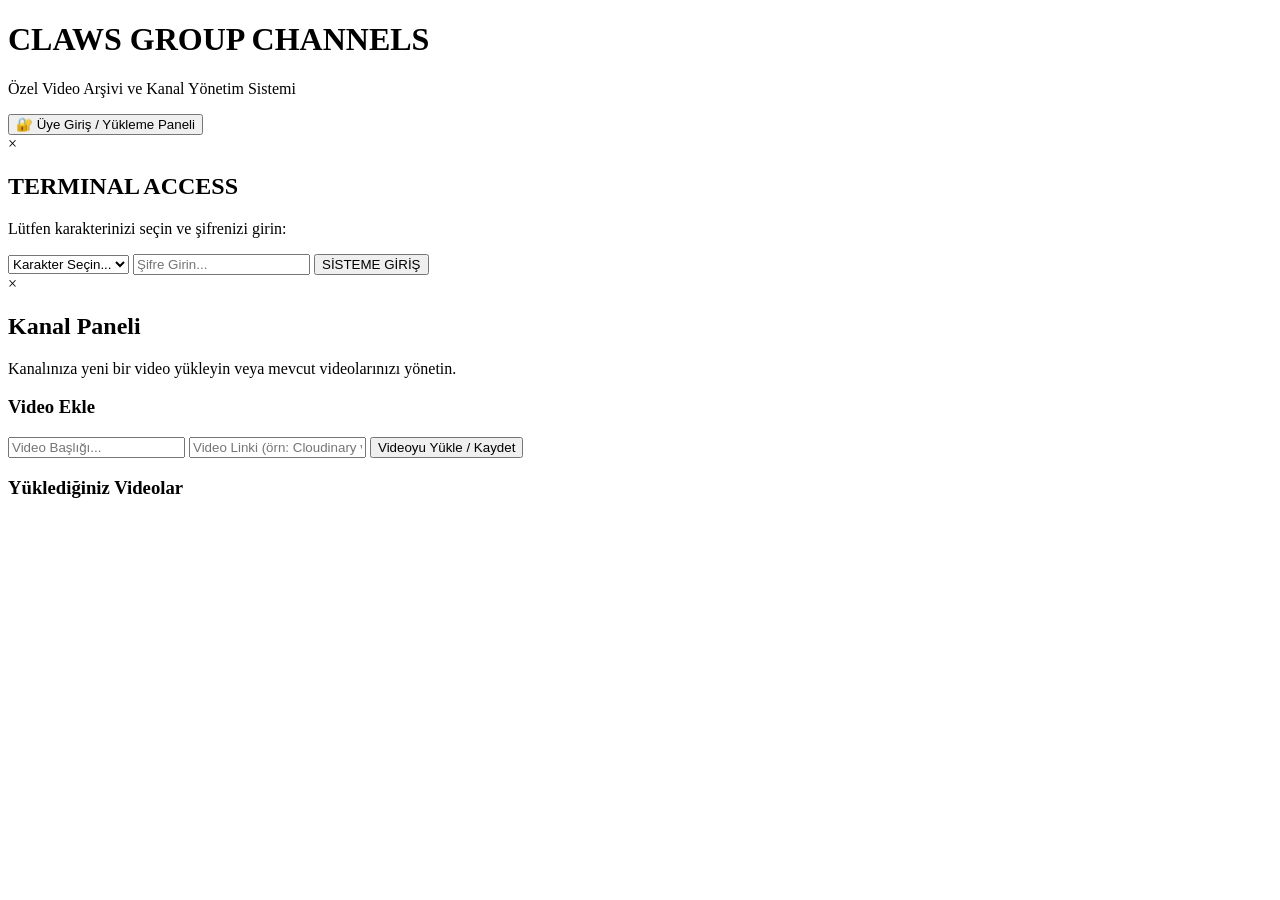
==== index.html @ 9ae79f71 "Rename gemini-code-1786397196783.html to index.html" ====
<!DOCTYPE html>
<html lang="tr">
<head>
    <meta charset="UTF-8">
    <meta name="viewport" content="width=device-width, initial-scale=1.0">
    <title>Claws Group - Video Kanalları</title>
    <link rel="stylesheet" href="style.css">
</head>
<body>
    <div class="container">
        <!-- ANA EKRAN / KANALLAR -->
        <header>
            <h1>CLAWS GROUP CHANNELS</h1>
            <p>Özel Video Arşivi ve Kanal Yönetim Sistemi</p>
        </header>

        <!-- Giriş ve Panel Butonu -->
        <div class="auth-bar">
            <button id="openModalBtn" class="btn-cyber">🔐 Üye Giriş / Yükleme Paneli</button>
        </div>

        <!-- Kanal Kartları Listesi -->
        <div class="channels-grid" id="channelsGrid">
            <!-- JavaScript ile otomatik doldurulacak -->
        </div>
    </div>

    <!-- GİRİŞ MODALI (TERMINAL) -->
    <div id="authModal" class="modal">
        <div class="modal-content">
            <span class="close">&times;</span>
            <h2>TERMINAL ACCESS</h2>
            <p>Lütfen karakterinizi seçin ve şifrenizi girin:</p>
            
            <form id="loginForm">
                <select id="characterSelect" required>
                    <option value="" disabled selected>Karakter Seçin...</option>
                    <option value="Boris Claws">Boris Claws</option>
                    <option value="Luna Claws">Luna Claws</option>
                    <option value="Mark Claws">Mark Claws</option>
                    <option value="Geralt Claws">Geralt Claws</option>
                    <option value="Beric Max">Beric Max</option>
                    <option value="Nolan Claws">Nolan Claws</option>
                    <option value="7. Karakter">7. Karakter</option>
                </select>

                <input type="password" id="characterPassword" placeholder="Şifre Girin..." required>
                <button type="submit" class="btn-cyber">SİSTEME GİRİŞ</button>
            </form>
        </div>
    </div>

    <!-- VİDEO YÜKLEME PANELİ -->
    <div id="uploadModal" class="modal">
        <div class="modal-content wide">
            <span class="close-upload">&times;</span>
            <h2 id="panelTitle">Kanal Paneli</h2>
            <p>Kanalınıza yeni bir video yükleyin veya mevcut videolarınızı yönetin.</p>
            
            <div class="upload-section">
                <h3>Video Ekle</h3>
                <input type="text" id="videoTitle" placeholder="Video Başlığı...">
                <input type="url" id="videoUrl" placeholder="Video Linki (örn: Cloudinary veya doğrudan MP4 linki)...">
                <button id="uploadBtn" class="btn-cyber">Videoyu Yükle / Kaydet</button>
            </div>

            <div class="my-videos-section">
                <h3>Yüklediğiniz Videolar</h3>
                <div id="myVideosList" class="video-list-mini"></div>
            </div>
        </div>
    </div>

    <script src="app.js"></script>
</body>
</html>
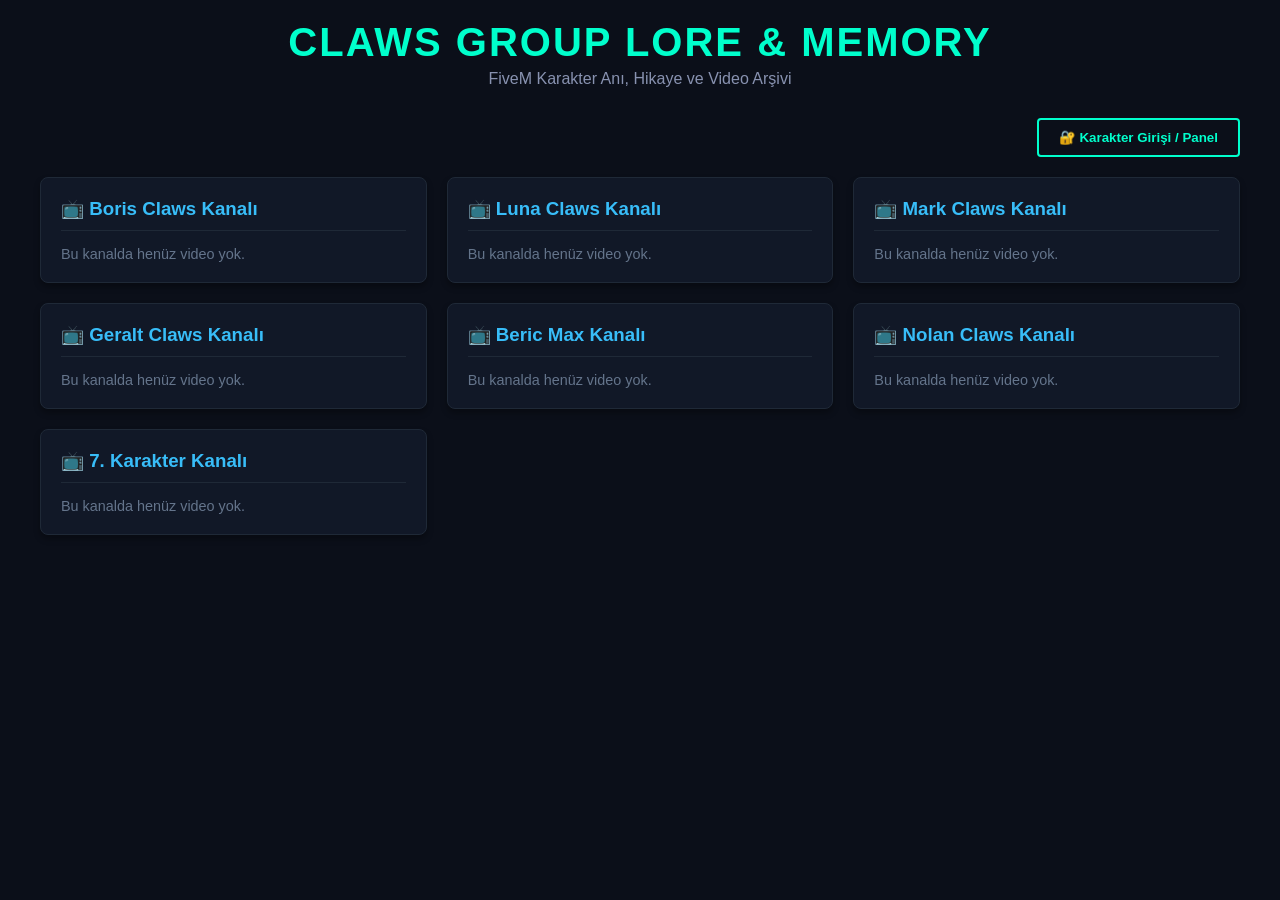
==== commit cfd9a83e: "Update index.html" ====
--- a/index.html
+++ b/index.html
@@ -3,34 +3,34 @@
 <head>
     <meta charset="UTF-8">
     <meta name="viewport" content="width=device-width, initial-scale=1.0">
-    <title>Claws Group - Video Kanalları</title>
+    <title>Claws Group - FiveM Anı ve Hikaye Arşivi</title>
     <link rel="stylesheet" href="style.css">
 </head>
 <body>
     <div class="container">
         <!-- ANA EKRAN / KANALLAR -->
         <header>
-            <h1>CLAWS GROUP CHANNELS</h1>
-            <p>Özel Video Arşivi ve Kanal Yönetim Sistemi</p>
+            <h1>CLAWS GROUP LORE & MEMORY</h1>
+            <p>FiveM Karakter Anı, Hikaye ve Video Arşivi</p>
         </header>
 
         <!-- Giriş ve Panel Butonu -->
         <div class="auth-bar">
-            <button id="openModalBtn" class="btn-cyber">🔐 Üye Giriş / Yükleme Paneli</button>
+            <button id="openModalBtn" class="btn-cyber">🔐 Karakter Girişi / Panel</button>
         </div>
 
         <!-- Kanal Kartları Listesi -->
         <div class="channels-grid" id="channelsGrid">
-            <!-- JavaScript ile otomatik doldurulacak -->
+            <!-- JavaScript ile doldurulacak -->
         </div>
     </div>
 
-    <!-- GİRİŞ MODALI (TERMINAL) -->
+    <!-- GİRİŞ MODALI -->
     <div id="authModal" class="modal">
         <div class="modal-content">
             <span class="close">&times;</span>
             <h2>TERMINAL ACCESS</h2>
-            <p>Lütfen karakterinizi seçin ve şifrenizi girin:</p>
+            <p>Karakterini seç ve şifreni gir:</p>
             
             <form id="loginForm">
                 <select id="characterSelect" required>
@@ -50,22 +50,33 @@
         </div>
     </div>
 
-    <!-- VİDEO YÜKLEME PANELİ -->
+    <!-- KARAKTER YÖNETİM PANELİ (Profil, Hikaye ve Video) -->
     <div id="uploadModal" class="modal">
         <div class="modal-content wide">
             <span class="close-upload">&times;</span>
-            <h2 id="panelTitle">Kanal Paneli</h2>
-            <p>Kanalınıza yeni bir video yükleyin veya mevcut videolarınızı yönetin.</p>
+            <h2 id="panelTitle">Karakter Paneli</h2>
+            <p>Profil yüzünü, hikayeni ve videolarını buradan yönetebilirsin.</p>
             
-            <div class="upload-section">
-                <h3>Video Ekle</h3>
-                <input type="text" id="videoTitle" placeholder="Video Başlığı...">
-                <input type="url" id="videoUrl" placeholder="Video Linki (örn: Cloudinary veya doğrudan MP4 linki)...">
-                <button id="uploadBtn" class="btn-cyber">Videoyu Yükle / Kaydet</button>
+            <!-- Profil Düzenleme Alanı -->
+            <div class="panel-section">
+                <h3>Karakter Profilini Düzenle</h3>
+                <input type="url" id="profileImgUrl" placeholder="Profil Fotoğrafı (Yüz) Linki (örn: Imgur veya görsel linki)...">
+                <textarea id="characterBio" placeholder="Karakter Hikayesi / Biyografisi..." rows="3"></textarea>
+                <button id="saveProfileBtn" class="btn-cyber">Profili Kaydet</button>
+            </div>
+
+            <hr style="border-color: #1f2937; margin: 20px 0;">
+
+            <!-- Video Ekleme Alanı -->
+            <div class="panel-section">
+                <h3>Yeni Anı / Video Ekle</h3>
+                <input type="text" id="videoTitle" placeholder="Video / Anı Başlığı...">
+                <input type="url" id="videoUrl" placeholder="Video Linki (MP4 veya doğrudan video linki)...">
+                <button id="uploadBtn" class="btn-cyber">Anıyı Ekle</button>
             </div>
 
             <div class="my-videos-section">
-                <h3>Yüklediğiniz Videolar</h3>
+                <h3>Yüklediğin Anılar / Videolar</h3>
                 <div id="myVideosList" class="video-list-mini"></div>
             </div>
         </div>
--- a/style.css
+++ b/style.css
@@ -0,0 +1,153 @@
+* {
+    box-sizing: border-box;
+    margin: 0;
+    padding: 0;
+    font-family: 'Segoe UI', Tahoma, Geneva, Verdana, sans-serif;
+}
+
+body {
+    background-color: #0b0f19;
+    color: #e0e6ed;
+    min-height: 100vh;
+    padding: 20px;
+}
+
+.container {
+    max-width: 1200px;
+    margin: 0 auto;
+}
+
+header {
+    text-align: center;
+    margin-bottom: 30px;
+}
+
+header h1 {
+    color: #00ffcc;
+    letter-spacing: 2px;
+    font-size: 2.5rem;
+    margin-bottom: 5px;
+}
+
+header p {
+    color: #8892b0;
+}
+
+.auth-bar {
+    display: flex;
+    justify-content: flex-end;
+    margin-bottom: 20px;
+}
+
+.btn-cyber {
+    background: transparent;
+    color: #00ffcc;
+    border: 2px solid #00ffcc;
+    padding: 10px 20px;
+    cursor: pointer;
+    font-weight: bold;
+    transition: 0.3s;
+    border-radius: 4px;
+}
+
+.btn-cyber:hover {
+    background: #00ffcc;
+    color: #0b0f19;
+    box-shadow: 0 0 15px rgba(0, 255, 204, 0.5);
+}
+
+.channels-grid {
+    display: grid;
+    grid-template-columns: repeat(auto-fit, minmax(300px, 1fr));
+    gap: 20px;
+}
+
+.channel-card {
+    background: #111827;
+    border: 1px solid #1f2937;
+    border-radius: 8px;
+    padding: 20px;
+    box-shadow: 0 4px 6px rgba(0,0,0,0.3);
+}
+
+.channel-card h3 {
+    color: #38bdf8;
+    margin-bottom: 15px;
+    border-bottom: 1px solid #1f2937;
+    padding-bottom: 10px;
+}
+
+.video-item {
+    margin-bottom: 15px;
+}
+
+.video-item video {
+    width: 100%;
+    height: 160px;
+    border-radius: 4px;
+    background: #000;
+}
+
+.video-item p {
+    font-size: 0.9rem;
+    margin-top: 5px;
+    color: #cbd5e1;
+}
+
+.modal {
+    display: none;
+    position: fixed;
+    z-index: 1000;
+    left: 0;
+    top: 0;
+    width: 100%;
+    height: 100%;
+    background-color: rgba(0,0,0,0.8);
+    justify-content: center;
+    align-items: center;
+}
+
+.modal-content {
+    background: #111827;
+    border: 1px solid #00ffcc;
+    padding: 30px;
+    border-radius: 8px;
+    width: 100%;
+    max-width: 400px;
+    position: relative;
+}
+
+.modal-content.wide {
+    max-width: 600px;
+}
+
+.close, .close-upload {
+    position: absolute;
+    right: 15px;
+    top: 10px;
+    font-size: 1.5rem;
+    color: #aaa;
+    cursor: pointer;
+}
+
+.close:hover, .close-upload:hover {
+    color: #fff;
+}
+
+.modal select, .modal input {
+    width: 100%;
+    padding: 10px;
+    margin: 10px 0;
+    background: #0b0f19;
+    border: 1px solid #374151;
+    color: #fff;
+    border-radius: 4px;
+}
+
+.video-list-mini {
+    max-height: 150px;
+    overflow-y: auto;
+    margin-top: 10px;
+    border-top: 1px solid #374151;
+    padding-top: 10px;
+}
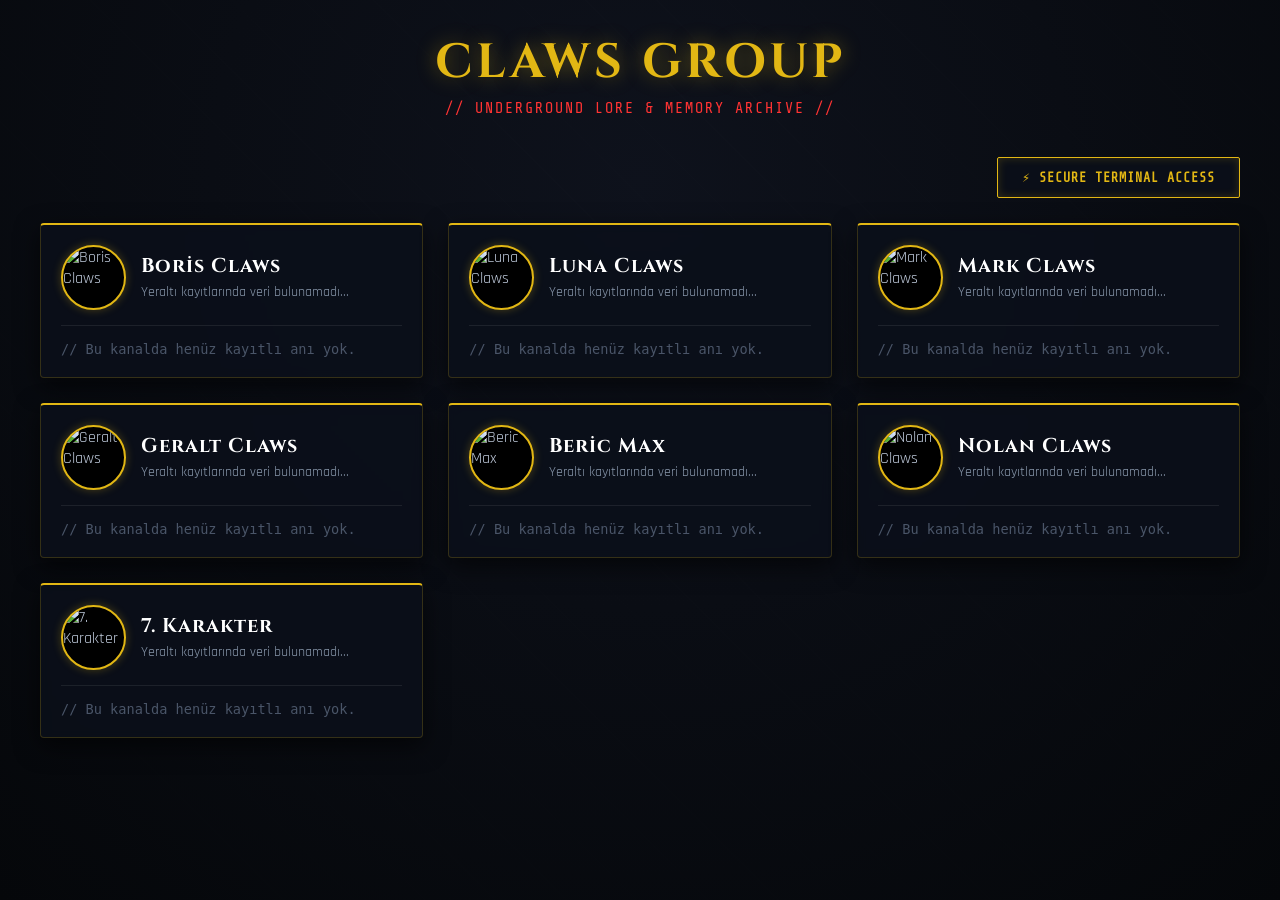
==== commit e3a8ea57: "Update index.html" ====
--- a/index.html
+++ b/index.html
@@ -3,20 +3,25 @@
 <head>
     <meta charset="UTF-8">
     <meta name="viewport" content="width=device-width, initial-scale=1.0">
-    <title>Claws Group - FiveM Anı ve Hikaye Arşivi</title>
+    <title>CLAWS GROUP // UNDERGROUND ARCHIVE</title>
     <link rel="stylesheet" href="style.css">
+    <!-- Google Fonts - Daha havalı fontlar için -->
+    <link href="https://fonts.googleapis.com/css2?family=Share+Tech+Mono&family=Cinzel:wght@700&family=Rajdhani:wght@500;700&display=swap" rel="stylesheet">
 </head>
 <body>
+    <!-- Arkaplan Karartma ve Doku Efekti -->
+    <div class="bg-overlay"></div>
+
     <div class="container">
         <!-- ANA EKRAN / KANALLAR -->
         <header>
-            <h1>CLAWS GROUP LORE & MEMORY</h1>
-            <p>FiveM Karakter Anı, Hikaye ve Video Arşivi</p>
+            <h1>CLAWS GROUP</h1>
+            <p>// UNDERGROUND LORE & MEMORY ARCHIVE //</p>
         </header>
 
         <!-- Giriş ve Panel Butonu -->
         <div class="auth-bar">
-            <button id="openModalBtn" class="btn-cyber">🔐 Karakter Girişi / Panel</button>
+            <button id="openModalBtn" class="btn-cyber">⚡ SECURE TERMINAL ACCESS</button>
         </div>
 
         <!-- Kanal Kartları Listesi -->
@@ -25,59 +30,84 @@
         </div>
     </div>
 
-    <!-- GİRİŞ MODALI -->
+    <!-- SİBER / MAFYASAL GİRİŞ TERMİNALİ (MODAL) -->
     <div id="authModal" class="modal">
-        <div class="modal-content">
-            <span class="close">&times;</span>
-            <h2>TERMINAL ACCESS</h2>
-            <p>Karakterini seç ve şifreni gir:</p>
+        <div class="modal-content cyber-terminal">
+            <div class="terminal-header">
+                <span class="dot red"></span>
+                <span class="dot yellow"></span>
+                <span class="dot green"></span>
+                <span class="terminal-title">ACCESS_CONTROL_v4.2</span>
+                <span class="close">&times;</span>
+            </div>
             
-            <form id="loginForm">
-                <select id="characterSelect" required>
-                    <option value="" disabled selected>Karakter Seçin...</option>
-                    <option value="Boris Claws">Boris Claws</option>
-                    <option value="Luna Claws">Luna Claws</option>
-                    <option value="Mark Claws">Mark Claws</option>
-                    <option value="Geralt Claws">Geralt Claws</option>
-                    <option value="Beric Max">Beric Max</option>
-                    <option value="Nolan Claws">Nolan Claws</option>
-                    <option value="7. Karakter">7. Karakter</option>
-                </select>
+            <div class="terminal-body">
+                <h2>RESTRICTED AREA</h2>
+                <p class="terminal-sub">Kimlik doğrulama protokolü aktif. Kimliğini seç ve şifreni gir.</p>
+                
+                <form id="loginForm">
+                    <div class="input-group">
+                        <label>KAYITLI OPERATÖR</label>
+                        <select id="characterSelect" required>
+                            <option value="" disabled selected>-- BİR KİMLİK SEÇİN --</option>
+                            <option value="Boris Claws">Boris Claws</option>
+                            <option value="Luna Claws">Luna Claws</option>
+                            <option value="Mark Claws">Mark Claws</option>
+                            <option value="Geralt Claws">Geralt Claws</option>
+                            <option value="Beric Max">Beric Max</option>
+                            <option value="Nolan Claws">Nolan Claws</option>
+                            <option value="7. Karakter">7. Karakter</option>
+                        </select>
+                    </div>
 
-                <input type="password" id="characterPassword" placeholder="Şifre Girin..." required>
-                <button type="submit" class="btn-cyber">SİSTEME GİRİŞ</button>
-            </form>
+                    <div class="input-group">
+                        <label>ERİŞİM ŞİFRESİ</label>
+                        <input type="password" id="characterPassword" placeholder="••••••••••••" required>
+                    </div>
+
+                    <button type="submit" class="btn-cyber-glow">SİSTEME BAĞLAN [CONNECT]</button>
+                </form>
+            </div>
         </div>
     </div>
 
-    <!-- KARAKTER YÖNETİM PANELİ (Profil, Hikaye ve Video) -->
+    <!-- KARAKTER YÖNETİM PANELİ -->
     <div id="uploadModal" class="modal">
-        <div class="modal-content wide">
-            <span class="close-upload">&times;</span>
-            <h2 id="panelTitle">Karakter Paneli</h2>
-            <p>Profil yüzünü, hikayeni ve videolarını buradan yönetebilirsin.</p>
-            
-            <!-- Profil Düzenleme Alanı -->
-            <div class="panel-section">
-                <h3>Karakter Profilini Düzenle</h3>
-                <input type="url" id="profileImgUrl" placeholder="Profil Fotoğrafı (Yüz) Linki (örn: Imgur veya görsel linki)...">
-                <textarea id="characterBio" placeholder="Karakter Hikayesi / Biyografisi..." rows="3"></textarea>
-                <button id="saveProfileBtn" class="btn-cyber">Profili Kaydet</button>
+        <div class="modal-content wide cyber-terminal">
+            <div class="terminal-header">
+                <span class="dot red"></span>
+                <span class="dot yellow"></span>
+                <span class="dot green"></span>
+                <span class="terminal-title">OPERATIVE_MANAGEMENT_PANEL</span>
+                <span class="close-upload">&times;</span>
             </div>
 
-            <hr style="border-color: #1f2937; margin: 20px 0;">
+            <div class="terminal-body">
+                <h2 id="panelTitle">Kanal Paneli</h2>
+                <p class="terminal-sub">Ağ protokolü üzerinden verilerini güncelle.</p>
+                
+                <!-- Profil Düzenleme Alanı -->
+                <div class="panel-section">
+                    <h3>[01] Profil Fotoğrafı ve Hikaye</h3>
+                    <input type="url" id="profileImgUrl" placeholder="Profil Fotoğrafı Linki (Doğrudan görsel uzantılı .jpg/.png)...">
+                    <textarea id="characterBio" placeholder="Karakter Hikayesi / Yeraltı Biyografisi..." rows="3"></textarea>
+                    <button id="saveProfileBtn" class="btn-cyber-glow">PROFİLİ KAYDET</button>
+                </div>
 
-            <!-- Video Ekleme Alanı -->
-            <div class="panel-section">
-                <h3>Yeni Anı / Video Ekle</h3>
-                <input type="text" id="videoTitle" placeholder="Video / Anı Başlığı...">
-                <input type="url" id="videoUrl" placeholder="Video Linki (MP4 veya doğrudan video linki)...">
-                <button id="uploadBtn" class="btn-cyber">Anıyı Ekle</button>
-            </div>
+                <hr class="cyber-line">
 
-            <div class="my-videos-section">
-                <h3>Yüklediğin Anılar / Videolar</h3>
-                <div id="myVideosList" class="video-list-mini"></div>
+                <!-- Video Ekleme Alanı -->
+                <div class="panel-section">
+                    <h3>[02] Yeni Anı / Dosya Yükle</h3>
+                    <input type="text" id="videoTitle" placeholder="Anı / Dosya Adı...">
+                    <input type="url" id="videoUrl" placeholder="Video Linki (MP4)...">
+                    <button id="uploadBtn" class="btn-cyber-glow">DOSYAYI ARŞİVE İŞLE</button>
+                </div>
+
+                <div class="my-videos-section">
+                    <h3>[03] Kayıtlı Dosyalarım</h3>
+                    <div id="myVideosList" class="video-list-mini"></div>
+                </div>
             </div>
         </div>
     </div>
--- a/style.css
+++ b/style.css
@@ -2,79 +2,123 @@
     box-sizing: border-box;
     margin: 0;
     padding: 0;
-    font-family: 'Segoe UI', Tahoma, Geneva, Verdana, sans-serif;
 }
 
 body {
-    background-color: #0b0f19;
-    color: #e0e6ed;
+    /* Ağır mafyasal / karanlık siber arkaplan */
+    background-color: #05070a;
+    background-image: 
+        radial-gradient(circle at 50% 20%, rgba(20, 25, 40, 0.6) 0%, rgba(5, 7, 10, 0.95) 100%),
+        repeating-linear-gradient(45deg, rgba(255,255,255,0.01) 0, rgba(255,255,255,0.01) 1px, transparent 0, transparent 50px);
+    color: #c0cbdc;
     min-height: 100vh;
-    padding: 20px;
+    padding: 30px 20px;
+    font-family: 'Rajdhani', sans-serif;
 }
 
 .container {
     max-width: 1200px;
     margin: 0 auto;
+    position: relative;
+    z-index: 2;
 }
 
 header {
     text-align: center;
-    margin-bottom: 30px;
+    margin-bottom: 40px;
 }
 
 header h1 {
-    color: #00ffcc;
+    font-family: 'Cinzel', serif;
+    color: #e2b714; /* Ağır mafyasal altın sarısı */
+    letter-spacing: 4px;
+    font-size: 3rem;
+    text-shadow: 0 0 20px rgba(226, 183, 20, 0.4);
+    margin-bottom: 5px;
+}
+
+header p {
+    font-family: 'Share Tech Mono', monospace;
+    color: #ff3333; /* Tehlikeli kırmızı vurgu */
     letter-spacing: 2px;
-    font-size: 2.5rem;
-    margin-bottom: 5px;
-}
-
-header p {
-    color: #8892b0;
+    font-size: 0.95rem;
 }
 
 .auth-bar {
     display: flex;
     justify-content: flex-end;
-    margin-bottom: 20px;
-}
-
+    margin-bottom: 25px;
+}
+
+/* Siber Buton Tasarımı */
 .btn-cyber {
-    background: transparent;
-    color: #00ffcc;
-    border: 2px solid #00ffcc;
-    padding: 10px 20px;
+    background: rgba(10, 15, 25, 0.9);
+    color: #e2b714;
+    border: 1px solid #e2b714;
+    padding: 12px 24px;
     cursor: pointer;
+    font-family: 'Share Tech Mono', monospace;
     font-weight: bold;
+    letter-spacing: 1px;
     transition: 0.3s;
-    border-radius: 4px;
+    border-radius: 2px;
+    box-shadow: inset 0 0 10px rgba(226, 183, 20, 0.2);
 }
 
 .btn-cyber:hover {
-    background: #00ffcc;
-    color: #0b0f19;
-    box-shadow: 0 0 15px rgba(0, 255, 204, 0.5);
+    background: #e2b714;
+    color: #05070a;
+    box-shadow: 0 0 20px rgba(226, 183, 20, 0.8);
 }
 
 .channels-grid {
     display: grid;
-    grid-template-columns: repeat(auto-fit, minmax(300px, 1fr));
-    gap: 20px;
+    grid-template-columns: repeat(auto-fit, minmax(340px, 1fr));
+    gap: 25px;
 }
 
 .channel-card {
-    background: #111827;
-    border: 1px solid #1f2937;
-    border-radius: 8px;
+    background: rgba(11, 16, 26, 0.85);
+    border: 1px solid rgba(226, 183, 20, 0.2);
+    border-top: 2px solid #e2b714;
+    border-radius: 4px;
     padding: 20px;
-    box-shadow: 0 4px 6px rgba(0,0,0,0.3);
-}
-
-.channel-card h3 {
-    color: #38bdf8;
+    box-shadow: 0 8px 25px rgba(0,0,0,0.6);
+    backdrop-filter: blur(5px);
+}
+
+.character-header {
+    display: flex;
+    align-items: center;
+    gap: 15px;
     margin-bottom: 15px;
-    border-bottom: 1px solid #1f2937;
-    padding-bottom: 10px;
+    border-bottom: 1px solid rgba(255,255,255,0.08);
+    padding-bottom: 15px;
+}
+
+.character-avatar {
+    width: 65px;
+    height: 65px;
+    border-radius: 50%;
+    object-fit: cover;
+    border: 2px solid #e2b714;
+    box-shadow: 0 0 10px rgba(226, 183, 20, 0.3);
+    background: #000;
+}
+
+.character-info h3 {
+    color: #fff;
+    font-size: 1.25rem;
+    font-family: 'Cinzel', serif;
+    letter-spacing: 1px;
+}
+
+.character-bio {
+    font-size: 0.85rem;
+    color: #8a99ad;
+    margin-top: 4px;
+    line-height: 1.4;
+    font-family: 'Rajdhani', sans-serif;
 }
 
 .video-item {
@@ -83,17 +127,20 @@
 
 .video-item video {
     width: 100%;
-    height: 160px;
-    border-radius: 4px;
+    height: 170px;
+    border-radius: 2px;
     background: #000;
+    border: 1px solid rgba(255,255,255,0.1);
 }
 
 .video-item p {
     font-size: 0.9rem;
-    margin-top: 5px;
-    color: #cbd5e1;
-}
-
+    margin-top: 6px;
+    color: #d1d9e6;
+    font-family: 'Share Tech Mono', monospace;
+}
+
+/* Modal ve Siber Terminal Tasarımı */
 .modal {
     display: none;
     position: fixed;
@@ -102,52 +149,159 @@
     top: 0;
     width: 100%;
     height: 100%;
-    background-color: rgba(0,0,0,0.8);
+    background-color: rgba(2, 4, 8, 0.85);
+    backdrop-filter: blur(8px);
     justify-content: center;
     align-items: center;
 }
 
-.modal-content {
-    background: #111827;
-    border: 1px solid #00ffcc;
-    padding: 30px;
-    border-radius: 8px;
-    width: 100%;
-    max-width: 400px;
-    position: relative;
+.cyber-terminal {
+    background: #080c14;
+    border: 1px solid #e2b714;
+    width: 100%;
+    max-width: 450px;
+    border-radius: 6px;
+    box-shadow: 0 0 40px rgba(226, 183, 20, 0.25);
+    overflow: hidden;
+    animation: terminalOpen 0.3s ease-out;
+}
+
+@keyframes terminalOpen {
+    from { transform: scale(0.9); opacity: 0; }
+    to { transform: scale(1); opacity: 1; }
+}
+
+.terminal-header {
+    background: #111826;
+    padding: 10px 15px;
+    display: flex;
+    align-items: center;
+    border-bottom: 1px solid rgba(226, 183, 20, 0.2);
+}
+
+.dot {
+    width: 10px;
+    height: 10px;
+    border-radius: 50%;
+    display: inline-block;
+    margin-right: 6px;
+}
+.dot.red { background: #ff5f56; }
+.dot.yellow { background: #ffbd2e; }
+.dot.green { background: #27c93f; }
+
+.terminal-title {
+    font-family: 'Share Tech Mono', monospace;
+    font-size: 0.8rem;
+    color: #8a99ad;
+    margin-left: 10px;
+    letter-spacing: 1px;
+}
+
+.close, .close-upload {
+    margin-left: auto;
+    font-size: 1.2rem;
+    color: #ff5f56;
+    cursor: pointer;
+    font-family: monospace;
+}
+
+.terminal-body {
+    padding: 25px;
+}
+
+.terminal-body h2 {
+    font-family: 'Cinzel', serif;
+    color: #e2b714;
+    font-size: 1.4rem;
+    margin-bottom: 5px;
+    letter-spacing: 1px;
+}
+
+.terminal-sub {
+    font-size: 0.85rem;
+    color: #7c8d9e;
+    margin-bottom: 20px;
+    font-family: 'Share Tech Mono', monospace;
+}
+
+.input-group {
+    margin-bottom: 15px;
+}
+
+.input-group label {
+    display: block;
+    font-family: 'Share Tech Mono', monospace;
+    font-size: 0.75rem;
+    color: #e2b714;
+    margin-bottom: 5px;
+    letter-spacing: 1px;
+}
+
+.modal select, .modal input, .modal textarea {
+    width: 100%;
+    padding: 12px;
+    background: #030508;
+    border: 1px solid #22304a;
+    color: #fff;
+    border-radius: 3px;
+    font-family: 'Rajdhani', sans-serif;
+    font-size: 1rem;
+    outline: none;
+    transition: 0.3s;
+}
+
+.modal select:focus, .modal input:focus, .modal textarea:focus {
+    border-color: #e2b714;
+    box-shadow: 0 0 10px rgba(226, 183, 20, 0.3);
+}
+
+.btn-cyber-glow {
+    width: 100%;
+    background: #e2b714;
+    color: #05070a;
+    border: none;
+    padding: 12px;
+    font-family: 'Share Tech Mono', monospace;
+    font-weight: bold;
+    font-size: 1rem;
+    cursor: pointer;
+    border-radius: 3px;
+    letter-spacing: 1px;
+    transition: 0.3s;
+    margin-top: 10px;
+}
+
+.btn-cyber-glow:hover {
+    background: #fff;
+    box-shadow: 0 0 20px rgba(255, 255, 255, 0.6);
 }
 
 .modal-content.wide {
     max-width: 600px;
-}
-
-.close, .close-upload {
-    position: absolute;
-    right: 15px;
-    top: 10px;
-    font-size: 1.5rem;
-    color: #aaa;
-    cursor: pointer;
-}
-
-.close:hover, .close-upload:hover {
-    color: #fff;
-}
-
-.modal select, .modal input {
-    width: 100%;
-    padding: 10px;
-    margin: 10px 0;
-    background: #0b0f19;
-    border: 1px solid #374151;
-    color: #fff;
-    border-radius: 4px;
+    max-height: 85vh;
+    overflow-y: auto;
+}
+
+.cyber-line {
+    border: none;
+    border-top: 1px solid #1a2336;
+    margin: 20px 0;
+}
+
+.panel-section h3 {
+    font-family: 'Share Tech Mono', monospace;
+    color: #e2b714;
+    font-size: 0.95rem;
+    margin-bottom: 10px;
 }
 
 .video-list-mini {
-    max-height: 150px;
+    max-height: 140px;
     overflow-y: auto;
-    margin-top: 10px;
-    border-top: 1px solid #374151;
+    margin-top: 8px;
+    border-top: 1px solid #1a2336;
     padding-top: 10px;
-}
+    font-family: 'Share Tech Mono', monospace;
+    font-size: 0.85rem;
+}
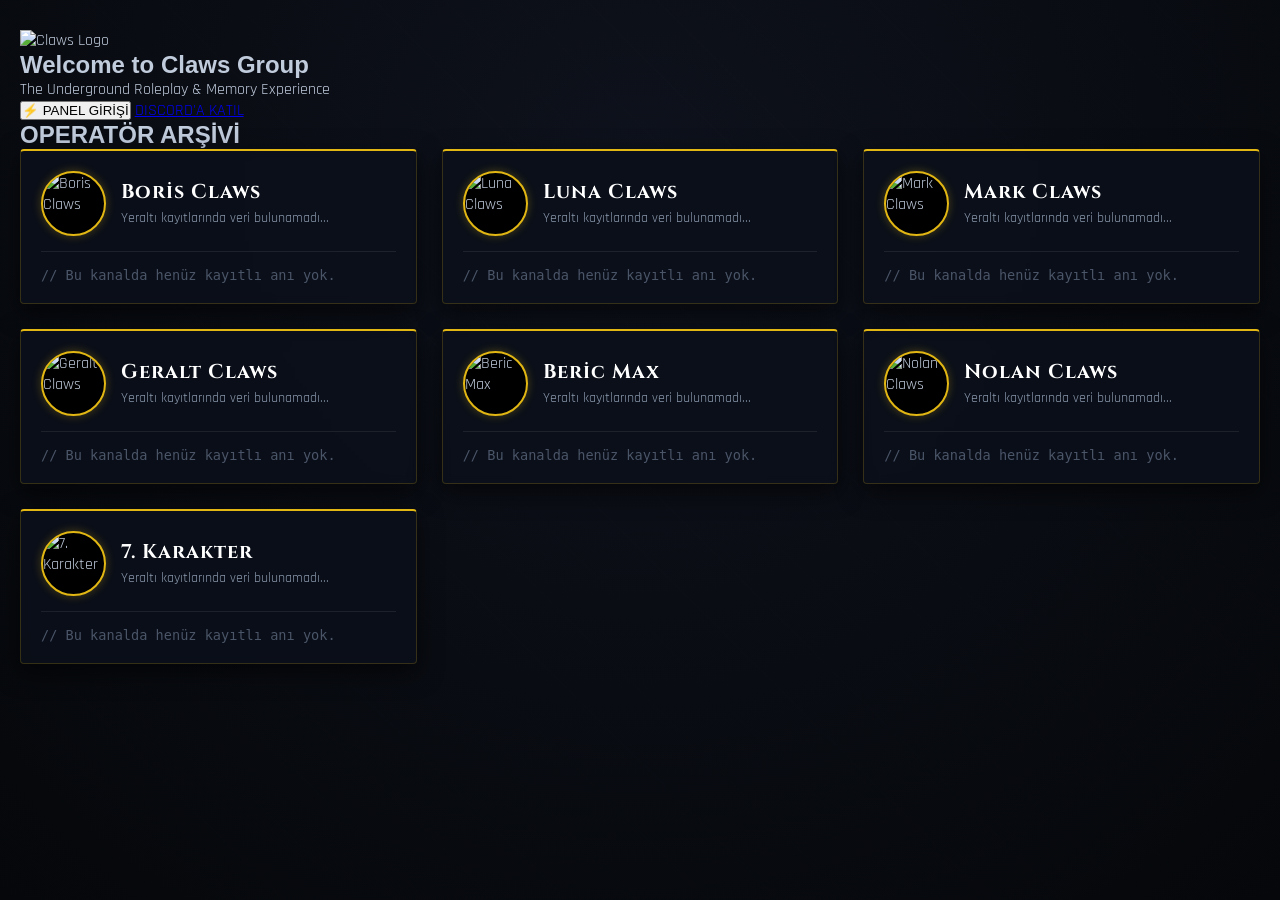
==== commit ae867e80: "Update index.html" ====
--- a/index.html
+++ b/index.html
@@ -5,30 +5,42 @@
     <meta name="viewport" content="width=device-width, initial-scale=1.0">
     <title>CLAWS GROUP // UNDERGROUND ARCHIVE</title>
     <link rel="stylesheet" href="style.css">
-    <!-- Google Fonts - Daha havalı fontlar için -->
+    <!-- Google Fonts -->
     <link href="https://fonts.googleapis.com/css2?family=Share+Tech+Mono&family=Cinzel:wght@700&family=Rajdhani:wght@500;700&display=swap" rel="stylesheet">
 </head>
 <body>
-    <!-- Arkaplan Karartma ve Doku Efekti -->
-    <div class="bg-overlay"></div>
 
-    <div class="container">
-        <!-- ANA EKRAN / KANALLAR -->
-        <header>
-            <h1>CLAWS GROUP</h1>
-            <p>// UNDERGROUND LORE & MEMORY ARCHIVE //</p>
-        </header>
+    <!-- HERO SECTION (GÖRKEMLİ GİRİŞ EKRANI) -->
+    <section class="hero-section">
+        <div class="hero-overlay"></div>
+        <div class="hero-content">
+            <!-- Merkez Logo -->
+            <div class="logo-box">
+                <img src="https://via.placeholder.com/120" alt="Claws Logo" id="serverLogo">
+            </div>
+            
+            <h1>Welcome to Claws Group</h1>
+            <p class="hero-subtitle">The Underground Roleplay & Memory Experience</p>
 
-        <!-- Giriş ve Panel Butonu -->
-        <div class="auth-bar">
-            <button id="openModalBtn" class="btn-cyber">⚡ SECURE TERMINAL ACCESS</button>
+            <!-- Aksiyon Butonları -->
+            <div class="hero-buttons">
+                <button id="openModalBtn" class="btn-hero primary">⚡ PANEL GİRİŞİ</button>
+                <a href="#" class="btn-hero secondary">DISCORD'A KATIL</a>
+            </div>
+        </div>
+    </section>
+
+    <!-- İÇERİK ALANI (KARAKTER KARTLARI) -->
+    <main class="main-container">
+        <div class="section-header">
+            <h2>OPERATÖR ARŞİVİ</h2>
+            <div class="line"></div>
         </div>
 
-        <!-- Kanal Kartları Listesi -->
         <div class="channels-grid" id="channelsGrid">
-            <!-- JavaScript ile doldurulacak -->
+            <!-- JavaScript (app.js) dinamik olarak dolduracak -->
         </div>
-    </div>
+    </main>
 
     <!-- SİBER / MAFYASAL GİRİŞ TERMİNALİ (MODAL) -->
     <div id="authModal" class="modal">
@@ -89,8 +101,8 @@
                 <!-- Profil Düzenleme Alanı -->
                 <div class="panel-section">
                     <h3>[01] Profil Fotoğrafı ve Hikaye</h3>
-                    <input type="url" id="profileImgUrl" placeholder="Profil Fotoğrafı Linki (Doğrudan görsel uzantılı .jpg/.png)...">
-                    <textarea id="characterBio" placeholder="Karakter Hikayesi / Yeraltı Biyografisi..." rows="3"></textarea>
+                    <input type="url" id="profileImgUrl" placeholder="Profil Fotoğrafı Linki (.jpg/.png)...">
+                    <textarea id="characterBio" placeholder="Karakter Hikayesi / Biyografisi..." rows="3"></textarea>
                     <button id="saveProfileBtn" class="btn-cyber-glow">PROFİLİ KAYDET</button>
                 </div>
 
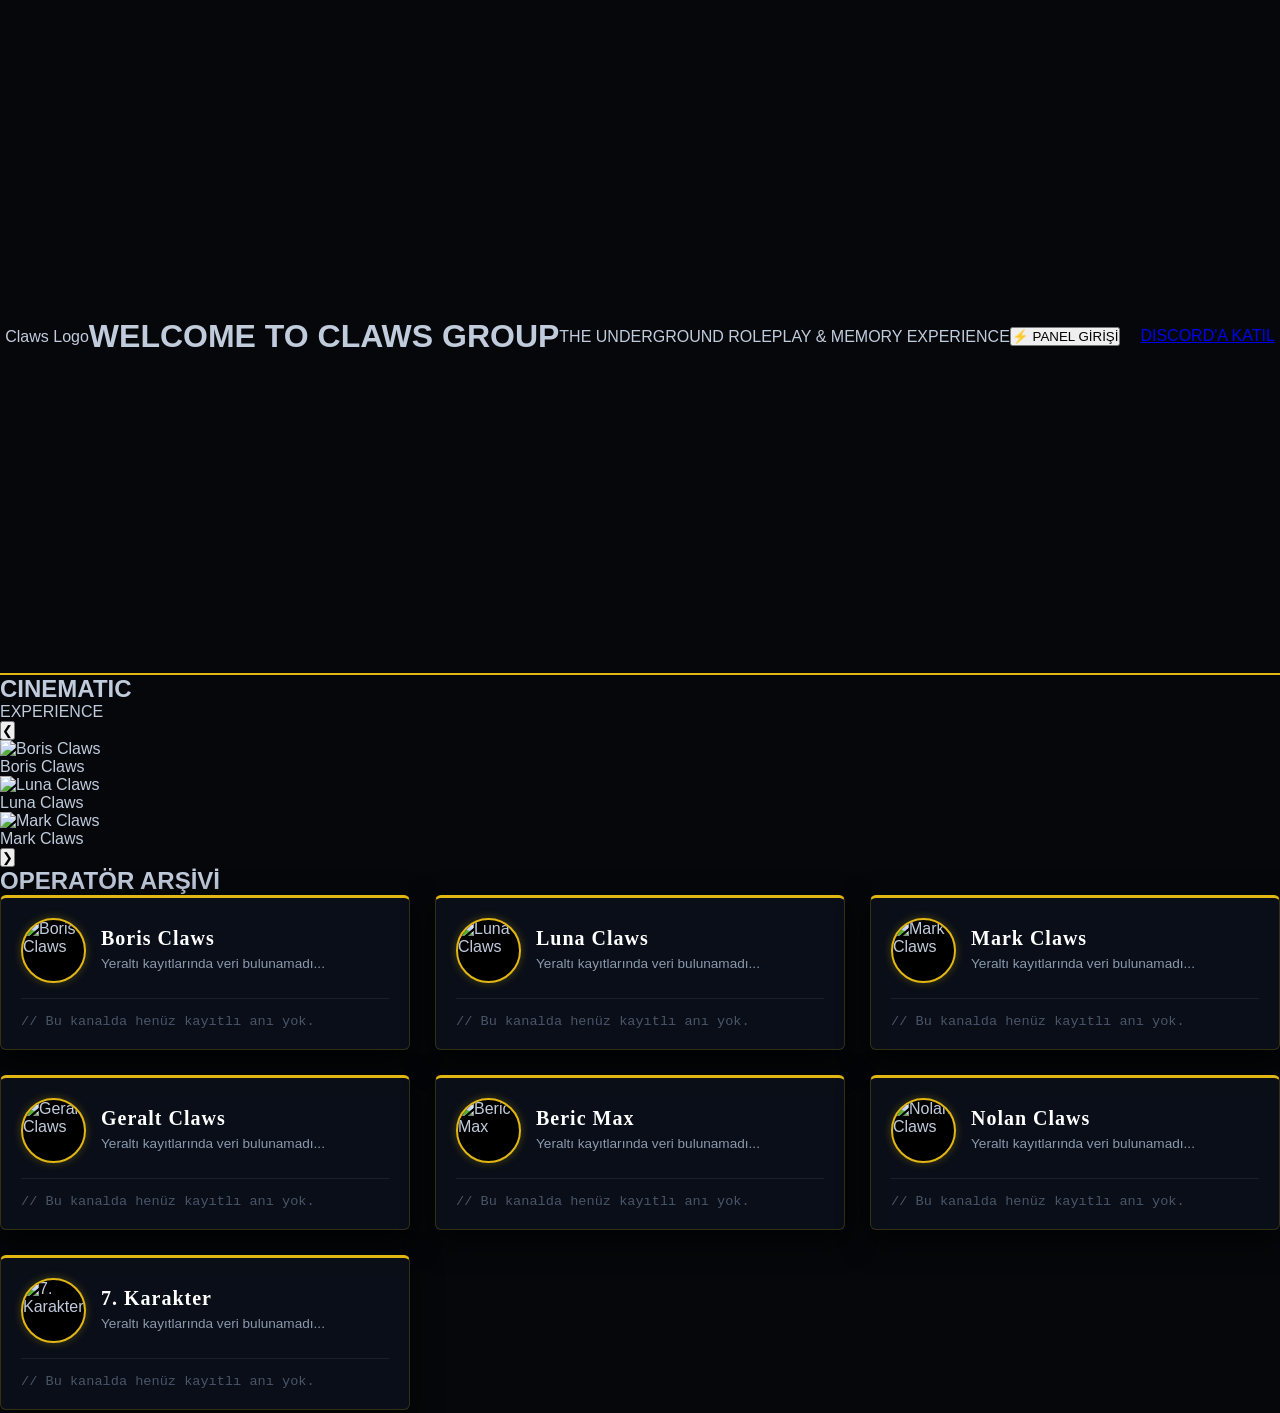
==== commit f16cffe6: "Update index.html" ====
--- a/index.html
+++ b/index.html
@@ -1,129 +1,118 @@
 <!DOCTYPE html>
 <html lang="tr">
 <head>
-    <meta charset="UTF-8">
-    <meta name="viewport" content="width=device-width, initial-scale=1.0">
-    <title>CLAWS GROUP // UNDERGROUND ARCHIVE</title>
-    <link rel="stylesheet" href="style.css">
-    <!-- Google Fonts -->
-    <link href="https://fonts.googleapis.com/css2?family=Share+Tech+Mono&family=Cinzel:wght@700&family=Rajdhani:wght@500;700&display=swap" rel="stylesheet">
+  <meta charset="UTF-8">
+  <meta name="viewport" content="width=device-width, initial-scale=1.0">
+  <title>CLAWS GROUP // UNDERGROUND ROLEPLAY & MEMORY EXPERIENCE</title>
+  <link rel="stylesheet" href="style.css">
 </head>
 <body>
 
-    <!-- HERO SECTION (GÖRKEMLİ GİRİŞ EKRANI) -->
-    <section class="hero-section">
-        <div class="hero-overlay"></div>
-        <div class="hero-content">
-            <!-- Merkez Logo -->
-            <div class="logo-box">
-                <img src="https://via.placeholder.com/120" alt="Claws Logo" id="serverLogo">
-            </div>
-            
-            <h1>Welcome to Claws Group</h1>
-            <p class="hero-subtitle">The Underground Roleplay & Memory Experience</p>
+  <!-- Hero Section -->
+  <header class="hero-section">
+    <div class="logo-container">
+      <span class="logo-badge">Claws Logo</span>
+    </div>
+    <h1 class="main-title">WELCOME TO CLAWS GROUP</h1>
+    <p class="main-subtitle">THE UNDERGROUND ROLEPLAY & MEMORY EXPERIENCE</p>
+    
+    <div class="hero-buttons">
+      <button class="btn btn-primary" id="openModalBtn">⚡ PANEL GİRİŞİ</button>
+      <a href="https://discord.gg" target="_blank" class="btn btn-secondary">DISCORD'A KATIL</a>
+    </div>
+  </header>
 
-            <!-- Aksiyon Butonları -->
-            <div class="hero-buttons">
-                <button id="openModalBtn" class="btn-hero primary">⚡ PANEL GİRİŞİ</button>
-                <a href="#" class="btn-hero secondary">DISCORD'A KATIL</a>
-            </div>
-        </div>
-    </section>
+  <!-- Cinematic Carousel Section -->
+  <section class="cinematic-section">
+    <h2 class="cinematic-title">CINEMATIC</h2>
+    <p class="cinematic-subtitle">EXPERIENCE</p>
 
-    <!-- İÇERİK ALANI (KARAKTER KARTLARI) -->
-    <main class="main-container">
-        <div class="section-header">
-            <h2>OPERATÖR ARŞİVİ</h2>
-            <div class="line"></div>
-        </div>
+    <div class="carousel-container">
+      <button class="nav-btn prev-btn" id="prevBtn">&#10094;</button>
 
-        <div class="channels-grid" id="channelsGrid">
-            <!-- JavaScript (app.js) dinamik olarak dolduracak -->
-        </div>
-    </main>
+      <div class="carousel-track-container">
+        <ul class="carousel-track" id="carouselTrack">
+          <li class="carousel-card">
+            <img src="https://via.placeholder.com/280x380/1a1a1a/e5a93c?text=Boris+Claws" alt="Boris Claws">
+            <div class="card-overlay"><span>Boris Claws</span></div>
+          </li>
+          <li class="carousel-card active">
+            <img src="https://via.placeholder.com/280x380/1a1a1a/e5a93c?text=Luna+Claws" alt="Luna Claws">
+            <div class="card-overlay"><span>Luna Claws</span></div>
+          </li>
+          <li class="carousel-card">
+            <img src="https://via.placeholder.com/280x380/1a1a1a/e5a93c?text=Mark+Claws" alt="Mark Claws">
+            <div class="card-overlay"><span>Mark Claws</span></div>
+          </li>
+        </ul>
+      </div>
 
-    <!-- SİBER / MAFYASAL GİRİŞ TERMİNALİ (MODAL) -->
-    <div id="authModal" class="modal">
-        <div class="modal-content cyber-terminal">
-            <div class="terminal-header">
-                <span class="dot red"></span>
-                <span class="dot yellow"></span>
-                <span class="dot green"></span>
-                <span class="terminal-title">ACCESS_CONTROL_v4.2</span>
-                <span class="close">&times;</span>
-            </div>
-            
-            <div class="terminal-body">
-                <h2>RESTRICTED AREA</h2>
-                <p class="terminal-sub">Kimlik doğrulama protokolü aktif. Kimliğini seç ve şifreni gir.</p>
-                
-                <form id="loginForm">
-                    <div class="input-group">
-                        <label>KAYITLI OPERATÖR</label>
-                        <select id="characterSelect" required>
-                            <option value="" disabled selected>-- BİR KİMLİK SEÇİN --</option>
-                            <option value="Boris Claws">Boris Claws</option>
-                            <option value="Luna Claws">Luna Claws</option>
-                            <option value="Mark Claws">Mark Claws</option>
-                            <option value="Geralt Claws">Geralt Claws</option>
-                            <option value="Beric Max">Beric Max</option>
-                            <option value="Nolan Claws">Nolan Claws</option>
-                            <option value="7. Karakter">7. Karakter</option>
-                        </select>
-                    </div>
+      <button class="nav-btn next-btn" id="nextBtn">&#10095;</button>
+    </div>
+  </section>
 
-                    <div class="input-group">
-                        <label>ERİŞİM ŞİFRESİ</label>
-                        <input type="password" id="characterPassword" placeholder="••••••••••••" required>
-                    </div>
+  <!-- Operatör Arşivi -->
+  <main class="archive-section">
+    <h2 class="archive-title">OPERATÖR ARŞİVİ</h2>
+    <div class="channels-grid" id="channelsGrid"></div>
+  </main>
 
-                    <button type="submit" class="btn-cyber-glow">SİSTEME BAĞLAN [CONNECT]</button>
-                </form>
-            </div>
-        </div>
+  <!-- Giriş Modalı -->
+  <div id="authModal" class="modal">
+    <div class="modal-content">
+      <span class="close">&times;</span>
+      <h2>TERMINAL ERIŞIMI</h2>
+      <form id="loginForm">
+        <label for="characterSelect">Karakter Seçin:</label>
+        <select id="characterSelect">
+          <option value="Boris Claws">Boris Claws</option>
+          <option value="Luna Claws">Luna Claws</option>
+          <option value="Mark Claws">Mark Claws</option>
+          <option value="Geralt Claws">Geralt Claws</option>
+          <option value="Beric Max">Beric Max</option>
+          <option value="Nolan Claws">Nolan Claws</option>
+          <option value="7. Karakter">7. Karakter</option>
+        </select>
+
+        <label for="characterPassword">Şifre:</label>
+        <input type="password" id="characterPassword" placeholder="Şifrenizi girin..." required>
+
+        <button type="submit" class="btn btn-primary">GİRİŞ YAP</button>
+      </form>
     </div>
+  </div>
 
-    <!-- KARAKTER YÖNETİM PANELİ -->
-    <div id="uploadModal" class="modal">
-        <div class="modal-content wide cyber-terminal">
-            <div class="terminal-header">
-                <span class="dot red"></span>
-                <span class="dot yellow"></span>
-                <span class="dot green"></span>
-                <span class="terminal-title">OPERATIVE_MANAGEMENT_PANEL</span>
-                <span class="close-upload">&times;</span>
-            </div>
+  <!-- Panel & Yükleme Modalı -->
+  <div id="uploadModal" class="modal">
+    <div class="modal-content modal-large">
+      <span class="close-upload">&times;</span>
+      <h2 id="panelTitle">TERMINAL PANEL</h2>
 
-            <div class="terminal-body">
-                <h2 id="panelTitle">Kanal Paneli</h2>
-                <p class="terminal-sub">Ağ protokolü üzerinden verilerini güncelle.</p>
-                
-                <!-- Profil Düzenleme Alanı -->
-                <div class="panel-section">
-                    <h3>[01] Profil Fotoğrafı ve Hikaye</h3>
-                    <input type="url" id="profileImgUrl" placeholder="Profil Fotoğrafı Linki (.jpg/.png)...">
-                    <textarea id="characterBio" placeholder="Karakter Hikayesi / Biyografisi..." rows="3"></textarea>
-                    <button id="saveProfileBtn" class="btn-cyber-glow">PROFİLİ KAYDET</button>
-                </div>
+      <div class="panel-section">
+        <h3>Profil Ayarları</h3>
+        <input type="text" id="profileImgUrl" placeholder="Profil Resim URL">
+        <textarea id="characterBio" placeholder="Karakter Biyografisi..."></textarea>
+        <button id="saveProfileBtn" class="btn btn-primary">Profili Kaydet</button>
+      </div>
 
-                <hr class="cyber-line">
+      <hr class="divider">
 
-                <!-- Video Ekleme Alanı -->
-                <div class="panel-section">
-                    <h3>[02] Yeni Anı / Dosya Yükle</h3>
-                    <input type="text" id="videoTitle" placeholder="Anı / Dosya Adı...">
-                    <input type="url" id="videoUrl" placeholder="Video Linki (MP4)...">
-                    <button id="uploadBtn" class="btn-cyber-glow">DOSYAYI ARŞİVE İŞLE</button>
-                </div>
+      <div class="panel-section">
+        <h3>Yeni Anı / Video Yükle</h3>
+        <input type="text" id="videoTitle" placeholder="Video Başlığı">
+        <input type="text" id="videoUrl" placeholder="Video URL (.mp4 vb.)">
+        <button id="uploadBtn" class="btn btn-primary">Anıyı Arşive İşle</button>
+      </div>
 
-                <div class="my-videos-section">
-                    <h3>[03] Kayıtlı Dosyalarım</h3>
-                    <div id="myVideosList" class="video-list-mini"></div>
-                </div>
-            </div>
-        </div>
+      <hr class="divider">
+
+      <div class="panel-section">
+        <h3>Mevcut Anılarınız</h3>
+        <div id="myVideosList"></div>
+      </div>
     </div>
+  </div>
 
-    <script src="app.js"></script>
+  <script src="app.js"></script>
 </body>
 </html>
--- a/style.css
+++ b/style.css
@@ -5,72 +5,156 @@
 }
 
 body {
-    /* Ağır mafyasal / karanlık siber arkaplan */
     background-color: #05070a;
-    background-image: 
-        radial-gradient(circle at 50% 20%, rgba(20, 25, 40, 0.6) 0%, rgba(5, 7, 10, 0.95) 100%),
-        repeating-linear-gradient(45deg, rgba(255,255,255,0.01) 0, rgba(255,255,255,0.01) 1px, transparent 0, transparent 50px);
     color: #c0cbdc;
     min-height: 100vh;
-    padding: 30px 20px;
     font-family: 'Rajdhani', sans-serif;
-}
-
-.container {
-    max-width: 1200px;
-    margin: 0 auto;
+    overflow-x: hidden;
+}
+
+/* --- HERO SECTION (GİRİŞ EKRANI) --- */
+.hero-section {
+    position: relative;
+    width: 100%;
+    height: 75vh;
+    min-height: 500px;
+    /* Arkaplan görseli (Buraya kendi FiveM/Mafya duvar kağıdı linkini koyabilirsin) */
+    background: url('https://images.unsplash.com/photo-1509198397868-475647b2a1e5?q=80&w=1920&auto=format&fit=crop') center/cover no-repeat;
+    display: flex;
+    justify-content: center;
+    align-items: center;
+    text-align: center;
+    border-bottom: 2px solid #e2b714;
+}
+
+.hero-overlay {
+    position: absolute;
+    top: 0;
+    left: 0;
+    width: 100%;
+    height: 100%;
+    /* Karanlık dumanlı gradyan karartma */
+    background: radial-gradient(circle at center, rgba(5, 7, 10, 0.4) 0%, rgba(5, 7, 10, 0.95) 100%),
+                linear-gradient(to bottom, transparent 60%, #05070a 100%);
+    z-index: 1;
+}
+
+.hero-content {
     position: relative;
     z-index: 2;
-}
-
-header {
-    text-align: center;
-    margin-bottom: 40px;
-}
-
-header h1 {
+    max-width: 800px;
+    padding: 0 20px;
+}
+
+.logo-box {
+    margin-bottom: 20px;
+}
+
+.logo-box img {
+    width: 110px;
+    height: 110px;
+    border-radius: 50%;
+    border: 3px solid #e2b714;
+    box-shadow: 0 0 25px rgba(226, 183, 20, 0.5);
+    object-fit: cover;
+    background: #000;
+}
+
+.hero-content h1 {
     font-family: 'Cinzel', serif;
-    color: #e2b714; /* Ağır mafyasal altın sarısı */
-    letter-spacing: 4px;
-    font-size: 3rem;
-    text-shadow: 0 0 20px rgba(226, 183, 20, 0.4);
-    margin-bottom: 5px;
-}
-
-header p {
-    font-family: 'Share Tech Mono', monospace;
-    color: #ff3333; /* Tehlikeli kırmızı vurgu */
+    font-size: 3.2rem;
+    color: #ffffff;
+    letter-spacing: 3px;
+    text-shadow: 0 0 20px rgba(0,0,0,0.8), 0 0 10px rgba(226, 183, 20, 0.3);
+    margin-bottom: 10px;
+}
+
+.hero-subtitle {
+    font-family: 'Share Tech Mono', monospace;
+    color: #e2b714;
+    font-size: 1.1rem;
     letter-spacing: 2px;
-    font-size: 0.95rem;
-}
-
-.auth-bar {
+    margin-bottom: 30px;
+    text-transform: uppercase;
+}
+
+.hero-buttons {
     display: flex;
-    justify-content: flex-end;
-    margin-bottom: 25px;
-}
-
-/* Siber Buton Tasarımı */
-.btn-cyber {
-    background: rgba(10, 15, 25, 0.9);
-    color: #e2b714;
-    border: 1px solid #e2b714;
-    padding: 12px 24px;
-    cursor: pointer;
-    font-family: 'Share Tech Mono', monospace;
+    gap: 20px;
+    justify-content: center;
+    flex-wrap: wrap;
+}
+
+.btn-hero {
+    padding: 14px 28px;
+    font-family: 'Share Tech Mono', monospace;
+    font-size: 1rem;
     font-weight: bold;
     letter-spacing: 1px;
-    transition: 0.3s;
-    border-radius: 2px;
-    box-shadow: inset 0 0 10px rgba(226, 183, 20, 0.2);
-}
-
-.btn-cyber:hover {
+    border-radius: 4px;
+    cursor: pointer;
+    text-decoration: none;
+    transition: all 0.3s ease;
+}
+
+.btn-hero.primary {
     background: #e2b714;
     color: #05070a;
-    box-shadow: 0 0 20px rgba(226, 183, 20, 0.8);
-}
-
+    border: 1px solid #e2b714;
+    box-shadow: 0 0 15px rgba(226, 183, 20, 0.4);
+}
+
+.btn-hero.primary:hover {
+    background: #fff;
+    border-color: #fff;
+    box-shadow: 0 0 25px rgba(255, 255, 255, 0.8);
+    transform: translateY(-2px);
+}
+
+.btn-hero.secondary {
+    background: rgba(10, 15, 25, 0.8);
+    color: #fff;
+    border: 1px solid rgba(255, 255, 255, 0.3);
+    backdrop-filter: blur(5px);
+}
+
+.btn-hero.secondary:hover {
+    border-color: #e2b714;
+    color: #e2b714;
+    box-shadow: 0 0 15px rgba(226, 183, 20, 0.3);
+    transform: translateY(-2px);
+}
+
+/* --- ANA İÇERİK ALANI --- */
+.main-container {
+    max-width: 1200px;
+    margin: -40px auto 50px auto;
+    padding: 0 20px;
+    position: relative;
+    z-index: 3;
+}
+
+.section-header {
+    text-align: center;
+    margin-bottom: 35px;
+}
+
+.section-header h2 {
+    font-family: 'Cinzel', serif;
+    color: #e2b714;
+    font-size: 1.8rem;
+    letter-spacing: 2px;
+}
+
+.section-header .line {
+    width: 60px;
+    height: 3px;
+    background: #e2b714;
+    margin: 8px auto 0 auto;
+    border-radius: 2px;
+}
+
+/* GRID KARTLARI */
 .channels-grid {
     display: grid;
     grid-template-columns: repeat(auto-fit, minmax(340px, 1fr));
@@ -78,13 +162,19 @@
 }
 
 .channel-card {
-    background: rgba(11, 16, 26, 0.85);
+    background: rgba(11, 16, 26, 0.9);
     border: 1px solid rgba(226, 183, 20, 0.2);
-    border-top: 2px solid #e2b714;
-    border-radius: 4px;
+    border-top: 3px solid #e2b714;
+    border-radius: 6px;
     padding: 20px;
-    box-shadow: 0 8px 25px rgba(0,0,0,0.6);
-    backdrop-filter: blur(5px);
+    box-shadow: 0 10px 30px rgba(0,0,0,0.7);
+    backdrop-filter: blur(10px);
+    transition: transform 0.3s ease;
+}
+
+.channel-card:hover {
+    transform: translateY(-4px);
+    border-color: rgba(226, 183, 20, 0.5);
 }
 
 .character-header {
@@ -118,7 +208,6 @@
     color: #8a99ad;
     margin-top: 4px;
     line-height: 1.4;
-    font-family: 'Rajdhani', sans-serif;
 }
 
 .video-item {
@@ -128,19 +217,19 @@
 .video-item video {
     width: 100%;
     height: 170px;
-    border-radius: 2px;
+    border-radius: 4px;
     background: #000;
     border: 1px solid rgba(255,255,255,0.1);
 }
 
 .video-item p {
-    font-size: 0.9rem;
+    font-size: 0.85rem;
     margin-top: 6px;
     color: #d1d9e6;
     font-family: 'Share Tech Mono', monospace;
 }
 
-/* Modal ve Siber Terminal Tasarımı */
+/* --- MODAL & TERMINAL PANEL --- */
 .modal {
     display: none;
     position: fixed;
@@ -158,7 +247,7 @@
 .cyber-terminal {
     background: #080c14;
     border: 1px solid #e2b714;
-    width: 100%;
+    width: 90%;
     max-width: 450px;
     border-radius: 6px;
     box-shadow: 0 0 40px rgba(226, 183, 20, 0.25);
@@ -173,7 +262,7 @@
 
 .terminal-header {
     background: #111826;
-    padding: 10px 15px;
+    padding: 12px 15px;
     display: flex;
     align-items: center;
     border-bottom: 1px solid rgba(226, 183, 20, 0.2);
@@ -195,7 +284,6 @@
     font-size: 0.8rem;
     color: #8a99ad;
     margin-left: 10px;
-    letter-spacing: 1px;
 }
 
 .close, .close-upload {
@@ -203,7 +291,6 @@
     font-size: 1.2rem;
     color: #ff5f56;
     cursor: pointer;
-    font-family: monospace;
 }
 
 .terminal-body {
@@ -215,7 +302,6 @@
     color: #e2b714;
     font-size: 1.4rem;
     margin-bottom: 5px;
-    letter-spacing: 1px;
 }
 
 .terminal-sub {
@@ -235,7 +321,6 @@
     font-size: 0.75rem;
     color: #e2b714;
     margin-bottom: 5px;
-    letter-spacing: 1px;
 }
 
 .modal select, .modal input, .modal textarea {
@@ -267,7 +352,6 @@
     font-size: 1rem;
     cursor: pointer;
     border-radius: 3px;
-    letter-spacing: 1px;
     transition: 0.3s;
     margin-top: 10px;
 }
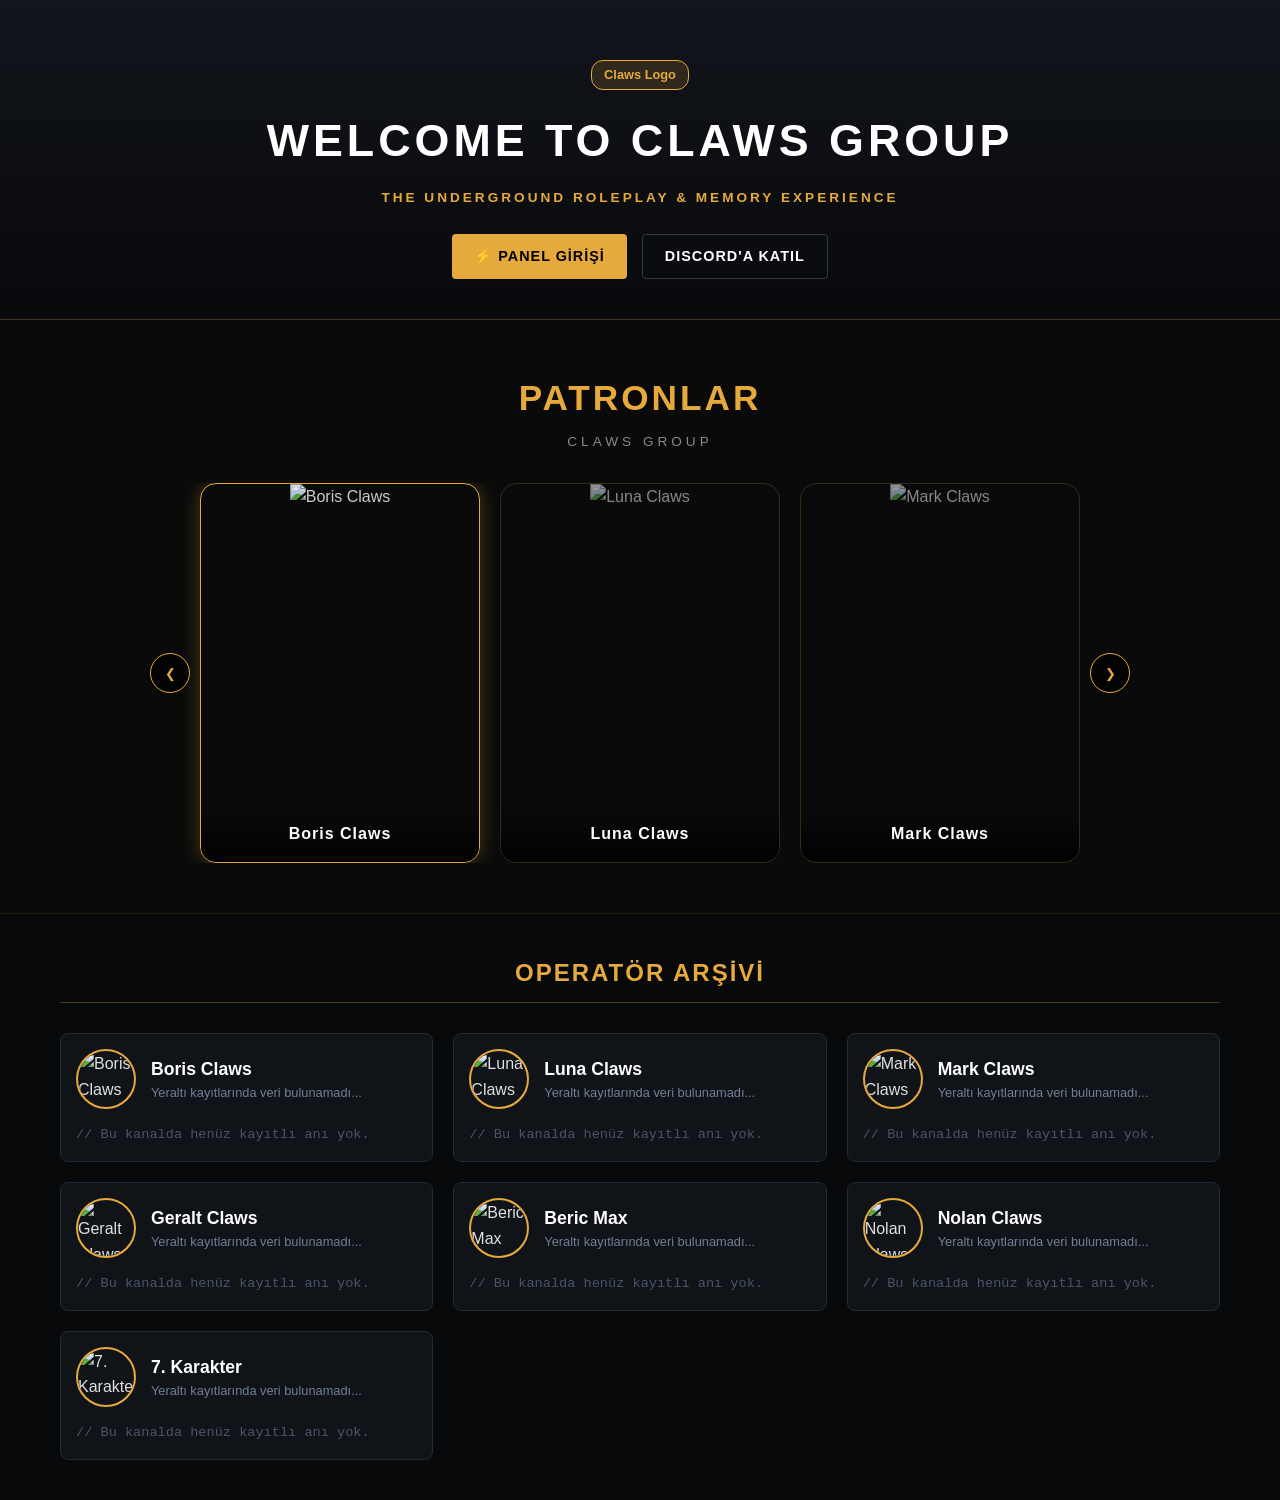
==== commit 408adc8c: "Update index.html" ====
--- a/index.html
+++ b/index.html
@@ -22,21 +22,21 @@
     </div>
   </header>
 
-  <!-- Cinematic Carousel Section -->
+  <!-- Patronlar Section -->
   <section class="cinematic-section">
-    <h2 class="cinematic-title">CINEMATIC</h2>
-    <p class="cinematic-subtitle">EXPERIENCE</p>
+    <h2 class="cinematic-title">PATRONLAR</h2>
+    <p class="cinematic-subtitle">CLAWS GROUP</p>
 
     <div class="carousel-container">
       <button class="nav-btn prev-btn" id="prevBtn">&#10094;</button>
 
       <div class="carousel-track-container">
         <ul class="carousel-track" id="carouselTrack">
-          <li class="carousel-card">
+          <li class="carousel-card active">
             <img src="https://via.placeholder.com/280x380/1a1a1a/e5a93c?text=Boris+Claws" alt="Boris Claws">
             <div class="card-overlay"><span>Boris Claws</span></div>
           </li>
-          <li class="carousel-card active">
+          <li class="carousel-card">
             <img src="https://via.placeholder.com/280x380/1a1a1a/e5a93c?text=Luna+Claws" alt="Luna Claws">
             <div class="card-overlay"><span>Luna Claws</span></div>
           </li>
--- a/style.css
+++ b/style.css
@@ -1,391 +1,334 @@
 * {
-    box-sizing: border-box;
-    margin: 0;
-    padding: 0;
+  box-sizing: border-box;
+  margin: 0;
+  padding: 0;
+  font-family: 'Segoe UI', Tahoma, Geneva, Verdana, sans-serif;
 }
 
 body {
-    background-color: #05070a;
-    color: #c0cbdc;
-    min-height: 100vh;
-    font-family: 'Rajdhani', sans-serif;
-    overflow-x: hidden;
-}
-
-/* --- HERO SECTION (GİRİŞ EKRANI) --- */
+  background-color: #08090b;
+  color: #e0e0e0;
+  line-height: 1.6;
+}
+
+/* Hero Section */
 .hero-section {
-    position: relative;
-    width: 100%;
-    height: 75vh;
-    min-height: 500px;
-    /* Arkaplan görseli (Buraya kendi FiveM/Mafya duvar kağıdı linkini koyabilirsin) */
-    background: url('https://images.unsplash.com/photo-1509198397868-475647b2a1e5?q=80&w=1920&auto=format&fit=crop') center/cover no-repeat;
-    display: flex;
-    justify-content: center;
-    align-items: center;
-    text-align: center;
-    border-bottom: 2px solid #e2b714;
-}
-
-.hero-overlay {
-    position: absolute;
-    top: 0;
-    left: 0;
-    width: 100%;
-    height: 100%;
-    /* Karanlık dumanlı gradyan karartma */
-    background: radial-gradient(circle at center, rgba(5, 7, 10, 0.4) 0%, rgba(5, 7, 10, 0.95) 100%),
-                linear-gradient(to bottom, transparent 60%, #05070a 100%);
-    z-index: 1;
-}
-
-.hero-content {
-    position: relative;
-    z-index: 2;
-    max-width: 800px;
-    padding: 0 20px;
-}
-
-.logo-box {
-    margin-bottom: 20px;
-}
-
-.logo-box img {
-    width: 110px;
-    height: 110px;
-    border-radius: 50%;
-    border: 3px solid #e2b714;
-    box-shadow: 0 0 25px rgba(226, 183, 20, 0.5);
-    object-fit: cover;
-    background: #000;
-}
-
-.hero-content h1 {
-    font-family: 'Cinzel', serif;
-    font-size: 3.2rem;
-    color: #ffffff;
-    letter-spacing: 3px;
-    text-shadow: 0 0 20px rgba(0,0,0,0.8), 0 0 10px rgba(226, 183, 20, 0.3);
-    margin-bottom: 10px;
-}
-
-.hero-subtitle {
-    font-family: 'Share Tech Mono', monospace;
-    color: #e2b714;
-    font-size: 1.1rem;
-    letter-spacing: 2px;
-    margin-bottom: 30px;
-    text-transform: uppercase;
+  text-align: center;
+  padding: 60px 20px 40px;
+  background: linear-gradient(180deg, #12151c 0%, #08090b 100%);
+  border-bottom: 1px solid rgba(229, 169, 60, 0.2);
+}
+
+.logo-badge {
+  display: inline-block;
+  background: rgba(229, 169, 60, 0.15);
+  border: 1px solid #e5a93c;
+  color: #e5a93c;
+  padding: 4px 12px;
+  border-radius: 12px;
+  font-size: 0.8rem;
+  font-weight: 700;
+  margin-bottom: 15px;
+}
+
+.main-title {
+  font-size: 2.8rem;
+  letter-spacing: 4px;
+  color: #ffffff;
+  font-weight: 800;
+  margin-bottom: 10px;
+}
+
+.main-subtitle {
+  color: #e5a93c;
+  font-size: 0.85rem;
+  letter-spacing: 3px;
+  margin-bottom: 25px;
+  font-weight: 600;
 }
 
 .hero-buttons {
-    display: flex;
-    gap: 20px;
-    justify-content: center;
-    flex-wrap: wrap;
-}
-
-.btn-hero {
-    padding: 14px 28px;
-    font-family: 'Share Tech Mono', monospace;
-    font-size: 1rem;
-    font-weight: bold;
-    letter-spacing: 1px;
-    border-radius: 4px;
-    cursor: pointer;
-    text-decoration: none;
-    transition: all 0.3s ease;
-}
-
-.btn-hero.primary {
-    background: #e2b714;
-    color: #05070a;
-    border: 1px solid #e2b714;
-    box-shadow: 0 0 15px rgba(226, 183, 20, 0.4);
-}
-
-.btn-hero.primary:hover {
-    background: #fff;
-    border-color: #fff;
-    box-shadow: 0 0 25px rgba(255, 255, 255, 0.8);
-    transform: translateY(-2px);
-}
-
-.btn-hero.secondary {
-    background: rgba(10, 15, 25, 0.8);
-    color: #fff;
-    border: 1px solid rgba(255, 255, 255, 0.3);
-    backdrop-filter: blur(5px);
-}
-
-.btn-hero.secondary:hover {
-    border-color: #e2b714;
-    color: #e2b714;
-    box-shadow: 0 0 15px rgba(226, 183, 20, 0.3);
-    transform: translateY(-2px);
-}
-
-/* --- ANA İÇERİK ALANI --- */
-.main-container {
-    max-width: 1200px;
-    margin: -40px auto 50px auto;
-    padding: 0 20px;
-    position: relative;
-    z-index: 3;
-}
-
-.section-header {
-    text-align: center;
-    margin-bottom: 35px;
-}
-
-.section-header h2 {
-    font-family: 'Cinzel', serif;
-    color: #e2b714;
-    font-size: 1.8rem;
-    letter-spacing: 2px;
-}
-
-.section-header .line {
-    width: 60px;
-    height: 3px;
-    background: #e2b714;
-    margin: 8px auto 0 auto;
-    border-radius: 2px;
-}
-
-/* GRID KARTLARI */
+  display: flex;
+  justify-content: center;
+  gap: 15px;
+}
+
+/* Butonlar */
+.btn {
+  padding: 10px 22px;
+  font-size: 0.9rem;
+  font-weight: 700;
+  letter-spacing: 1px;
+  cursor: pointer;
+  border-radius: 4px;
+  text-decoration: none;
+  transition: all 0.3s ease;
+}
+
+.btn-primary {
+  background-color: #e5a93c;
+  color: #000000;
+  border: none;
+}
+
+.btn-primary:hover {
+  background-color: #f7bd56;
+}
+
+.btn-secondary {
+  background-color: transparent;
+  color: #ffffff;
+  border: 1px solid #333a42;
+}
+
+.btn-secondary:hover {
+  border-color: #e5a93c;
+  color: #e5a93c;
+}
+
+/* Cinematic Carousel */
+.cinematic-section {
+  text-align: center;
+  padding: 50px 20px;
+  background-color: #0a0a0a;
+  border-bottom: 1px solid rgba(229, 169, 60, 0.1);
+}
+
+.cinematic-title {
+  font-size: 2.2rem;
+  font-weight: 800;
+  letter-spacing: 3px;
+  color: #e5a93c;
+  margin: 0;
+}
+
+.cinematic-subtitle {
+  font-size: 0.85rem;
+  letter-spacing: 4px;
+  color: #888;
+  margin-top: 5px;
+  margin-bottom: 30px;
+}
+
+.carousel-container {
+  position: relative;
+  max-width: 1000px;
+  margin: 0 auto;
+  display: flex;
+  align-items: center;
+  justify-content: center;
+}
+
+.carousel-track-container {
+  overflow: hidden;
+  width: 100%;
+}
+
+.carousel-track {
+  display: flex;
+  justify-content: center;
+  align-items: center;
+  gap: 20px;
+  list-style: none;
+  padding: 0;
+  margin: 0;
+}
+
+.carousel-card {
+  position: relative;
+  width: 280px;
+  height: 380px;
+  border-radius: 16px;
+  overflow: hidden;
+  border: 1px solid rgba(229, 169, 60, 0.2);
+  transition: all 0.3s ease;
+  flex-shrink: 0;
+}
+
+.carousel-card img {
+  width: 100%;
+  height: 100%;
+  object-fit: cover;
+  filter: brightness(0.6);
+  transition: all 0.3s ease;
+}
+
+.carousel-card:hover img {
+  filter: brightness(1);
+  transform: scale(1.03);
+}
+
+.carousel-card.active {
+  border: 1.5px solid #e5a93c;
+  box-shadow: 0 0 20px rgba(229, 169, 60, 0.3);
+}
+
+.carousel-card.active img {
+  filter: brightness(0.9);
+}
+
+.card-overlay {
+  position: absolute;
+  bottom: 0;
+  width: 100%;
+  padding: 15px;
+  background: linear-gradient(transparent, rgba(0, 0, 0, 0.9));
+  color: #fff;
+  font-weight: 600;
+  letter-spacing: 1px;
+}
+
+.nav-btn {
+  background: rgba(0, 0, 0, 0.7);
+  border: 1px solid #e5a93c;
+  color: #e5a93c;
+  width: 40px;
+  height: 40px;
+  border-radius: 50%;
+  cursor: pointer;
+  position: absolute;
+  top: 50%;
+  transform: translateY(-50%);
+  z-index: 10;
+  transition: all 0.2s;
+}
+
+.nav-btn:hover {
+  background: #e5a93c;
+  color: #000;
+}
+
+.prev-btn { left: 10px; }
+.next-btn { right: 10px; }
+
+/* Operatör Arşivi */
+.archive-section {
+  max-width: 1200px;
+  margin: 0 auto;
+  padding: 40px 20px;
+}
+
+.archive-title {
+  text-align: center;
+  color: #e5a93c;
+  letter-spacing: 2px;
+  font-size: 1.5rem;
+  margin-bottom: 30px;
+  border-bottom: 1px solid rgba(229, 169, 60, 0.3);
+  padding-bottom: 10px;
+}
+
 .channels-grid {
-    display: grid;
-    grid-template-columns: repeat(auto-fit, minmax(340px, 1fr));
-    gap: 25px;
+  display: grid;
+  grid-template-columns: repeat(auto-fill, minmax(320px, 1fr));
+  gap: 20px;
 }
 
 .channel-card {
-    background: rgba(11, 16, 26, 0.9);
-    border: 1px solid rgba(226, 183, 20, 0.2);
-    border-top: 3px solid #e2b714;
-    border-radius: 6px;
-    padding: 20px;
-    box-shadow: 0 10px 30px rgba(0,0,0,0.7);
-    backdrop-filter: blur(10px);
-    transition: transform 0.3s ease;
-}
-
-.channel-card:hover {
-    transform: translateY(-4px);
-    border-color: rgba(226, 183, 20, 0.5);
+  background: #101318;
+  border: 1px solid #232a35;
+  border-radius: 8px;
+  padding: 15px;
 }
 
 .character-header {
-    display: flex;
-    align-items: center;
-    gap: 15px;
-    margin-bottom: 15px;
-    border-bottom: 1px solid rgba(255,255,255,0.08);
-    padding-bottom: 15px;
+  display: flex;
+  align-items: center;
+  gap: 15px;
+  margin-bottom: 15px;
 }
 
 .character-avatar {
-    width: 65px;
-    height: 65px;
-    border-radius: 50%;
-    object-fit: cover;
-    border: 2px solid #e2b714;
-    box-shadow: 0 0 10px rgba(226, 183, 20, 0.3);
-    background: #000;
+  width: 60px;
+  height: 60px;
+  border-radius: 50%;
+  border: 2px solid #e5a93c;
+  object-fit: cover;
 }
 
 .character-info h3 {
-    color: #fff;
-    font-size: 1.25rem;
-    font-family: 'Cinzel', serif;
-    letter-spacing: 1px;
+  color: #ffffff;
+  font-size: 1.1rem;
 }
 
 .character-bio {
-    font-size: 0.85rem;
-    color: #8a99ad;
-    margin-top: 4px;
-    line-height: 1.4;
+  color: #718096;
+  font-size: 0.8rem;
 }
 
 .video-item {
-    margin-bottom: 15px;
+  margin-top: 10px;
+  background: #090a0d;
+  padding: 8px;
+  border-radius: 4px;
 }
 
 .video-item video {
-    width: 100%;
-    height: 170px;
-    border-radius: 4px;
-    background: #000;
-    border: 1px solid rgba(255,255,255,0.1);
+  width: 100%;
+  border-radius: 4px;
 }
 
 .video-item p {
-    font-size: 0.85rem;
-    margin-top: 6px;
-    color: #d1d9e6;
-    font-family: 'Share Tech Mono', monospace;
-}
-
-/* --- MODAL & TERMINAL PANEL --- */
+  font-size: 0.8rem;
+  color: #a0aec0;
+  margin-top: 4px;
+  font-family: monospace;
+}
+
+/* Modal Stilleri */
 .modal {
-    display: none;
-    position: fixed;
-    z-index: 1000;
-    left: 0;
-    top: 0;
-    width: 100%;
-    height: 100%;
-    background-color: rgba(2, 4, 8, 0.85);
-    backdrop-filter: blur(8px);
-    justify-content: center;
-    align-items: center;
-}
-
-.cyber-terminal {
-    background: #080c14;
-    border: 1px solid #e2b714;
-    width: 90%;
-    max-width: 450px;
-    border-radius: 6px;
-    box-shadow: 0 0 40px rgba(226, 183, 20, 0.25);
-    overflow: hidden;
-    animation: terminalOpen 0.3s ease-out;
-}
-
-@keyframes terminalOpen {
-    from { transform: scale(0.9); opacity: 0; }
-    to { transform: scale(1); opacity: 1; }
-}
-
-.terminal-header {
-    background: #111826;
-    padding: 12px 15px;
-    display: flex;
-    align-items: center;
-    border-bottom: 1px solid rgba(226, 183, 20, 0.2);
-}
-
-.dot {
-    width: 10px;
-    height: 10px;
-    border-radius: 50%;
-    display: inline-block;
-    margin-right: 6px;
-}
-.dot.red { background: #ff5f56; }
-.dot.yellow { background: #ffbd2e; }
-.dot.green { background: #27c93f; }
-
-.terminal-title {
-    font-family: 'Share Tech Mono', monospace;
-    font-size: 0.8rem;
-    color: #8a99ad;
-    margin-left: 10px;
+  display: none;
+  position: fixed;
+  top: 0; left: 0;
+  width: 100%; height: 100%;
+  background: rgba(0, 0, 0, 0.85);
+  justify-content: center;
+  align-items: center;
+  z-index: 1000;
+}
+
+.modal-content {
+  background: #12161f;
+  border: 1px solid #e5a93c;
+  padding: 25px;
+  border-radius: 8px;
+  width: 90%;
+  max-width: 400px;
+  position: relative;
+}
+
+.modal-large {
+  max-width: 600px;
+  max-height: 85vh;
+  overflow-y: auto;
 }
 
 .close, .close-upload {
-    margin-left: auto;
-    font-size: 1.2rem;
-    color: #ff5f56;
-    cursor: pointer;
-}
-
-.terminal-body {
-    padding: 25px;
-}
-
-.terminal-body h2 {
-    font-family: 'Cinzel', serif;
-    color: #e2b714;
-    font-size: 1.4rem;
-    margin-bottom: 5px;
-}
-
-.terminal-sub {
-    font-size: 0.85rem;
-    color: #7c8d9e;
-    margin-bottom: 20px;
-    font-family: 'Share Tech Mono', monospace;
-}
-
-.input-group {
-    margin-bottom: 15px;
-}
-
-.input-group label {
-    display: block;
-    font-family: 'Share Tech Mono', monospace;
-    font-size: 0.75rem;
-    color: #e2b714;
-    margin-bottom: 5px;
-}
-
-.modal select, .modal input, .modal textarea {
-    width: 100%;
-    padding: 12px;
-    background: #030508;
-    border: 1px solid #22304a;
-    color: #fff;
-    border-radius: 3px;
-    font-family: 'Rajdhani', sans-serif;
-    font-size: 1rem;
-    outline: none;
-    transition: 0.3s;
-}
-
-.modal select:focus, .modal input:focus, .modal textarea:focus {
-    border-color: #e2b714;
-    box-shadow: 0 0 10px rgba(226, 183, 20, 0.3);
-}
-
-.btn-cyber-glow {
-    width: 100%;
-    background: #e2b714;
-    color: #05070a;
-    border: none;
-    padding: 12px;
-    font-family: 'Share Tech Mono', monospace;
-    font-weight: bold;
-    font-size: 1rem;
-    cursor: pointer;
-    border-radius: 3px;
-    transition: 0.3s;
-    margin-top: 10px;
-}
-
-.btn-cyber-glow:hover {
-    background: #fff;
-    box-shadow: 0 0 20px rgba(255, 255, 255, 0.6);
-}
-
-.modal-content.wide {
-    max-width: 600px;
-    max-height: 85vh;
-    overflow-y: auto;
-}
-
-.cyber-line {
-    border: none;
-    border-top: 1px solid #1a2336;
-    margin: 20px 0;
-}
-
-.panel-section h3 {
-    font-family: 'Share Tech Mono', monospace;
-    color: #e2b714;
-    font-size: 0.95rem;
-    margin-bottom: 10px;
-}
-
-.video-list-mini {
-    max-height: 140px;
-    overflow-y: auto;
-    margin-top: 8px;
-    border-top: 1px solid #1a2336;
-    padding-top: 10px;
-    font-family: 'Share Tech Mono', monospace;
-    font-size: 0.85rem;
-}
+  position: absolute;
+  right: 15px; top: 10px;
+  color: #aaa;
+  font-size: 24px;
+  cursor: pointer;
+}
+
+.close:hover, .close-upload:hover { color: #e5a93c; }
+
+.modal h2 { color: #e5a93c; margin-bottom: 15px; font-size: 1.2rem; }
+.modal label { display: block; margin-top: 10px; font-size: 0.85rem; }
+.modal input, .modal select, .modal textarea {
+  width: 100%;
+  padding: 8px;
+  margin-top: 5px;
+  margin-bottom: 12px;
+  background: #090b10;
+  border: 1px solid #2a3240;
+  color: #fff;
+  border-radius: 4px;
+}
+
+.divider {
+  border: 0;
+  height: 1px;
+  background: #2a3240;
+  margin: 15px 0;
+}
